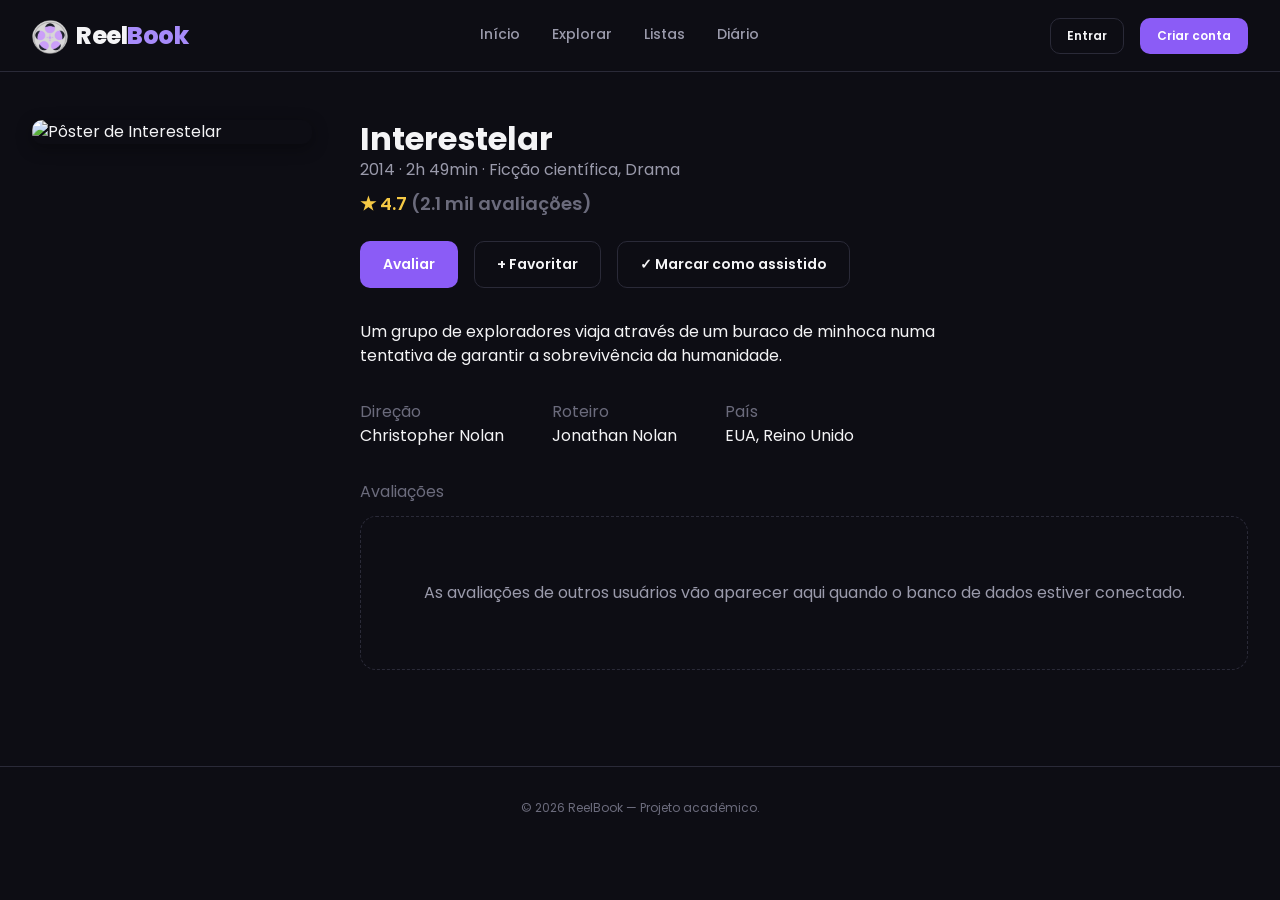
==== pages/filme.html @ 08f6bfd5 "feat: layout das telas de explorar e detalhes do filme" ====
<!DOCTYPE html>
<html lang="pt-BR">
<head>
  <meta charset="UTF-8" />
  <meta name="viewport" content="width=device-width, initial-scale=1.0" />
  <title>ReelBook — Detalhes do filme</title>
  <link rel="icon" href="../assets/images/logo-icon.png" />
  <link rel="stylesheet" href="../css/style.css" />
  <link rel="stylesheet" href="../css/components.css" />
</head>
<body data-page="filme" data-basepath="../">

  <header id="app-navbar" class="navbar container"></header>

  <!--
    João aqui tá com um filme fixo só pra mostrar como fica o
    layout. Falta:
      - pegar o id do filme pela URL (dá pra usar URLSearchParams)
      - buscar os dados de verdade na API do TMDb (sinopse, elenco, direção...)
      - as avaliações de usuário vêm do banco de dados do projeto, não da API
    os botões "Avaliar", "Favoritar" e "Marcar como assistido" tb não
    fazem nada ainda, isso é junto com favoritos/diário
  -->
  <main class="container section movie-detail">
    <div class="movie-detail__poster">
      <img src="https://placehold.co/400x600/1e1e2a/a78bfa?font=poppins&text=Interestelar" alt="Pôster de Interestelar" />
    </div>

    <div class="movie-detail__info">
      <h1>Interestelar</h1>
      <p class="text-muted">2014 · 2h 49min · Ficção científica, Drama</p>
      <p class="movie-card__rating" style="font-size: var(--fs-md); margin-top: 8px;">★ 4.7 <span class="text-faint">(2.1 mil avaliações)</span></p>

      <div class="toolbar" style="margin-top: var(--space-5);">
        <button class="btn btn--primary" disabled>Avaliar</button>
        <button class="btn btn--outline" disabled>+ Favoritar</button>
        <button class="btn btn--outline" disabled>✓ Marcar como assistido</button>
      </div>

      <p style="margin-top: var(--space-6); max-width: 60ch;">
        Um grupo de exploradores viaja através de um buraco de minhoca numa
        tentativa de garantir a sobrevivência da humanidade.
      </p>

      <div class="movie-detail__meta" style="margin-top: var(--space-6);">
        <div>
          <p class="text-faint">Direção</p>
          <p>Christopher Nolan</p>
        </div>
        <div>
          <p class="text-faint">Roteiro</p>
          <p>Jonathan Nolan</p>
        </div>
        <div>
          <p class="text-faint">País</p>
          <p>EUA, Reino Unido</p>
        </div>
      </div>

      <div style="margin-top: var(--space-6);">
        <p class="text-faint" style="margin-bottom: var(--space-3);">Avaliações</p>
        <div class="empty-state">
          As avaliações de outros usuários vão aparecer aqui quando o banco de dados estiver conectado.
        </div>
      </div>
    </div>
  </main>

  <footer class="footer container">
    <p class="text-faint">© 2026 ReelBook — Projeto acadêmico.</p>
  </footer>

  <script src="../js/components.js"></script>
  <script src="../js/main.js"></script>
</body>
</html>
---- css/style.css ----
/* style css base */

@import url('https://fonts.googleapis.com/css2?family=Poppins:wght@400;500;600;700;800&display=swap');

:root {
  /* cores de fundo */
  --color-bg: #0d0d14;              /* fundo geral */
  --color-bg-elevated: #16161f;     /* cards, navbar, inputs */
  --color-bg-elevated-2: #1e1e2a;   /* hover e "elevated" */
  --color-border: #2a2a38;

  
  --color-primary: #8b5cf6;         /* roxo principal (botões, links ativos) */
  --color-primary-hover: #7c3aed;
  --color-primary-light: #a78bfa;   /* roxo claro (headline, destaques) */

  /* tons de texto */
  --color-text: #f4f4f6;
  --color-text-muted: #9a9aab;
  --color-text-faint: #6b6b7c;

  /* cor de estrelinha de nota, erro e sucesso */
  --color-star: #f5c945;
  --color-danger: #ef4444;
  --color-success: #22c55e;

  /* fonte */
  --font-base: 'Poppins', sans-serif;
  --fs-xs: 0.75rem;
  --fs-sm: 0.875rem;
  --fs-base: 1rem;
  --fs-md: 1.125rem;
  --fs-lg: 1.5rem;
  --fs-xl: 2rem;
  --fs-2xl: 2.75rem;

  /* espaçamento, tudo múltiplo de 4px */
  --space-1: 4px;
  --space-2: 8px;
  --space-3: 12px;
  --space-4: 16px;
  --space-5: 24px;
  --space-6: 32px;
  --space-7: 48px;
  --space-8: 64px;

  /* bordas arredondadas e sombra */
  --radius-sm: 6px;
  --radius-md: 10px;
  --radius-lg: 16px;
  --radius-full: 999px;
  --shadow-card: 0 4px 16px rgba(0, 0, 0, 0.35);

  /* largura máxima da página e altura da navbar */
  --max-width: 1280px;
  --nav-height: 72px;
}

/* tira as margem/padding padrão */
*,
*::before,
*::after {
  box-sizing: border-box;
  margin: 0;
  padding: 0;
}

html {
  scroll-behavior: smooth;
}

body {
  font-family: var(--font-base);
  background-color: var(--color-bg);
  color: var(--color-text);
  line-height: 1.5;
  -webkit-font-smoothing: antialiased;
  min-height: 100vh;
}

img {
  max-width: 100%;
  display: block;
}

a {
  color: inherit;
  text-decoration: none;
}

button,
input,
select,
textarea {
  font-family: inherit;
  font-size: inherit;
  color: inherit;
}

ul {
  list-style: none;
}

/* isso aqui é pra quem navega pelo teclado conseguir ver o que tá selecionado, não tira */
a:focus-visible,
button:focus-visible,
input:focus-visible {
  outline: 2px solid var(--color-primary-light);
  outline-offset: 2px;
}

@media (prefers-reduced-motion: reduce) {
  *, *::before, *::after {
    animation-duration: 0.01ms !important;
    transition-duration: 0.01ms !important;
  }
}


h1, h2, h3, h4 {
  font-weight: 700;
  line-height: 1.2;
}

.text-muted { color: var(--color-text-muted); }
.text-faint { color: var(--color-text-faint); }

/* container padrão que centraliza o conteúdo*/
.container {
  max-width: var(--max-width);
  margin-inline: auto;
  padding-inline: var(--space-6);
}

.section {
  padding-block: var(--space-7);
}

.section__header {
  display: flex;
  align-items: baseline;
  justify-content: space-between;
  margin-bottom: var(--space-5);
}

.section__header a {
  font-size: var(--fs-sm);
  color: var(--color-text-muted);
}

.section__header a:hover { color: var(--color-primary-light); }

@media (max-width: 640px) {
  .container { padding-inline: var(--space-4); }
}
---- css/components.css ----
/* components.css */

/* logo (ícone + "ReelBook"), fica sempre no canto superior
   esquerdo da navbar */
.logo {
  display: flex;
  align-items: center;
  gap: var(--space-2);
}

.logo img {
  width: 36px;
  height: 36px;
}

.logo__text {
  font-size: var(--fs-lg);
  font-weight: 800;
  letter-spacing: -0.02em;
}

.logo__reel { color: var(--color-text); }
.logo__book { color: var(--color-primary-light); }

/* navbar — o html é gerado pelo JS (renderNavbar, em
   components.js), então só existe UM lugar pra mudar o menu e
   já reflete em todas as páginas de uma vez */
.navbar {
  height: var(--nav-height);
  display: flex;
  align-items: center;
  justify-content: space-between;
  gap: var(--space-5);
  border-bottom: 1px solid var(--color-border);
  position: sticky;
  top: 0;
  background-color: var(--color-bg);
  z-index: 50;
}

.navbar__links {
  display: flex;
  align-items: center;
  gap: var(--space-6);
}

.navbar__links a {
  font-size: var(--fs-sm);
  font-weight: 500;
  color: var(--color-text-muted);
  padding-block: var(--space-2);
  border-bottom: 2px solid transparent;
  transition: color 0.15s ease, border-color 0.15s ease;
}

.navbar__links a:hover,
.navbar__links a.is-active {
  color: var(--color-text);
  border-bottom-color: var(--color-primary);
}

.navbar__actions {
  display: flex;
  align-items: center;
  gap: var(--space-4);
}

.icon-btn {
  width: 40px;
  height: 40px;
  border-radius: var(--radius-full);
  border: none;
  background: transparent;
  color: var(--color-text-muted);
  display: grid;
  place-items: center;
  cursor: pointer;
  transition: background-color 0.15s ease, color 0.15s ease;
}

.icon-btn:hover {
  background-color: var(--color-bg-elevated);
  color: var(--color-text);
}

.avatar {
  width: 38px;
  height: 38px;
  border-radius: var(--radius-full);
  object-fit: cover;
  border: 2px solid var(--color-border);
}

/* botões */
.btn {
  display: inline-flex;
  align-items: center;
  justify-content: center;
  gap: var(--space-2);
  padding: 12px 22px;
  border-radius: var(--radius-md);
  border: 1px solid transparent;
  font-size: var(--fs-sm);
  font-weight: 600;
  cursor: pointer;
  transition: transform 0.1s ease, background-color 0.15s ease, border-color 0.15s ease;
  white-space: nowrap;
}

.btn:active { transform: scale(0.98); }

.btn--primary {
  background-color: var(--color-primary);
  color: #fff;
}
.btn--primary:hover { background-color: var(--color-primary-hover); }

.btn--outline {
  background-color: transparent;
  border-color: var(--color-border);
  color: var(--color-text);
}
.btn--outline:hover { border-color: var(--color-text-muted); }

.btn--sm { padding: 8px 16px; font-size: var(--fs-xs); }
.btn--full { width: 100%; }

/* card de filme + grid — usado na home */
.movie-grid {
  display: grid;
  grid-template-columns: repeat(auto-fill, minmax(150px, 1fr));
  gap: var(--space-5);
}

.movie-card {
  position: relative;
  border-radius: var(--radius-md);
  overflow: hidden;
  background-color: var(--color-bg-elevated);
  cursor: pointer;
  transition: transform 0.15s ease, box-shadow 0.15s ease;
}

.movie-card:hover {
  transform: translateY(-4px);
  box-shadow: var(--shadow-card);
}

.movie-card__poster {
  width: 100%;
  aspect-ratio: 2 / 3;
  object-fit: cover;
  background-color: var(--color-bg-elevated-2);
}

.movie-card__info {
  padding: var(--space-3);
}

.movie-card__title {
  font-size: var(--fs-sm);
  font-weight: 600;
  white-space: nowrap;
  overflow: hidden;
  text-overflow: ellipsis;
}

.movie-card__meta {
  display: flex;
  align-items: center;
  justify-content: space-between;
  margin-top: var(--space-1);
  font-size: var(--fs-xs);
  color: var(--color-text-muted);
}

.movie-card__rating {
  display: flex;
  align-items: center;
  gap: 4px;
  color: var(--color-star);
  font-weight: 600;
}

/* css base de formulário, vai servir pro login/cadastro
   quando alguém fizer, e pra filtro também */
.field {
  display: flex;
  flex-direction: column;
  gap: var(--space-2);
}

.field label {
  font-size: var(--fs-sm);
  color: var(--color-text-muted);
}

.field input,
.field select {
  background-color: var(--color-bg-elevated);
  border: 1px solid var(--color-border);
  border-radius: var(--radius-sm);
  padding: 10px 14px;
  color: var(--color-text);
}

.field input:focus,
.field select:focus {
  border-color: var(--color-primary);
}

/* barra de busca + filtros, usada no Explorar por enquanto */
.toolbar {
  display: flex;
  gap: var(--space-4);
  align-items: center;
  flex-wrap: wrap;
  margin-top: var(--space-5);
}

.search-input {
  flex: 1;
  min-width: 240px;
  background-color: var(--color-bg-elevated);
  border: 1px solid var(--color-border);
  border-radius: var(--radius-md);
  padding: 12px 16px;
  color: var(--color-text);
}

.search-input:focus { border-color: var(--color-primary); }

.toolbar__filters {
  display: flex;
  gap: var(--space-3);
  flex-wrap: wrap;
}

.toolbar__filters select {
  background-color: var(--color-bg-elevated);
  border: 1px solid var(--color-border);
  border-radius: var(--radius-sm);
  padding: 10px 14px;
  color: var(--color-text-muted);
}

/* pra quando não tem nada pra mostrar ainda (tela vazia) */
.empty-state {
  text-align: center;
  padding: var(--space-8) var(--space-4);
  border: 1px dashed var(--color-border);
  border-radius: var(--radius-lg);
  color: var(--color-text-muted);
}

.badge {
  display: inline-block;
  padding: 4px 10px;
  border-radius: var(--radius-full);
  background-color: var(--color-bg-elevated-2);
  color: var(--color-text-muted);
  font-size: var(--fs-xs);
  font-weight: 600;
}

/* layout da página de detalhes do filme */
.movie-detail {
  display: grid;
  grid-template-columns: 280px 1fr;
  gap: var(--space-7);
}

.movie-detail__poster img {
  border-radius: var(--radius-md);
  box-shadow: var(--shadow-card);
}

.movie-detail__meta {
  display: flex;
  gap: var(--space-7);
  flex-wrap: wrap;
}

@media (max-width: 720px) {
  .movie-detail { grid-template-columns: 1fr; }
  .movie-detail__poster { max-width: 220px; }
}

/* card de lista, usado em "Minhas listas" */
.lista-collection {
  display: flex;
  flex-direction: column;
  gap: var(--space-4);
  margin-top: var(--space-6);
}

.lista-card {
  display: flex;
  align-items: center;
  justify-content: space-between;
  padding: var(--space-4) var(--space-5);
  background-color: var(--color-bg-elevated);
  border-radius: var(--radius-md);
  transition: background-color 0.15s ease;
}

.lista-card:hover { background-color: var(--color-bg-elevated-2); }

.lista-card__nome { font-weight: 600; }

.lista-card__capas {
  display: flex;
}

.lista-card__capas img {
  width: 44px;
  height: 64px;
  object-fit: cover;
  border-radius: var(--radius-sm);
  border: 2px solid var(--color-bg-elevated);
  margin-left: -14px;
}

.lista-card__capas img:first-child { margin-left: 0; }

/* tela do diário */
.diario-lista {
  display: flex;
  flex-direction: column;
  gap: var(--space-4);
  margin-top: var(--space-6);
}

.diario-item {
  display: flex;
  align-items: center;
  gap: var(--space-4);
  padding: var(--space-4);
  background-color: var(--color-bg-elevated);
  border-radius: var(--radius-md);
}

.diario-item__poster {
  width: 56px;
  height: 80px;
  object-fit: cover;
  border-radius: var(--radius-sm);
  flex-shrink: 0;
}

.diario-item__info { flex: 1; }
.diario-item__titulo { font-weight: 600; }

/* tela de perfil */
.perfil-header {
  display: flex;
  align-items: center;
  gap: var(--space-6);
}

.perfil-header__avatar {
  width: 96px;
  height: 96px;
  border-radius: var(--radius-full);
  object-fit: cover;
  border: 3px solid var(--color-border);
}

.perfil-stats {
  display: flex;
  gap: var(--space-7);
  margin-top: var(--space-6);
  padding-block: var(--space-5);
  border-block: 1px solid var(--color-border);
}

.perfil-stats div {
  display: flex;
  flex-direction: column;
  gap: 2px;
}

.perfil-stats strong { font-size: var(--fs-lg); }

.perfil-tabs {
  display: flex;
  gap: var(--space-6);
  margin-top: var(--space-6);
}

.perfil-tabs a {
  font-size: var(--fs-sm);
  font-weight: 500;
  color: var(--color-text-muted);
  padding-bottom: var(--space-2);
  border-bottom: 2px solid transparent;
}

.perfil-tabs a.is-active,
.perfil-tabs a:hover {
  color: var(--color-text);
  border-bottom-color: var(--color-primary);
}

/* aviso de "precisa estar logado", aparece no lugar do
   conteúdo quando ninguém "logou" ainda ( main.js) */
.auth-gate {
  max-width: 480px;
  margin: var(--space-8) auto;
  text-align: center;
  padding: var(--space-7) var(--space-5);
  border: 1px dashed var(--color-border);
  border-radius: var(--radius-lg);
}

.auth-gate__icon {
  width: 56px;
  height: 56px;
  margin: 0 auto var(--space-5);
}

.auth-gate h2 {
  font-size: var(--fs-md);
  margin-bottom: var(--space-2);
}

/* rodapé */
.footer {
  padding-block: var(--space-6);
  border-top: 1px solid var(--color-border);
  margin-top: var(--space-7);
  text-align: center;
  font-size: var(--fs-xs);
}
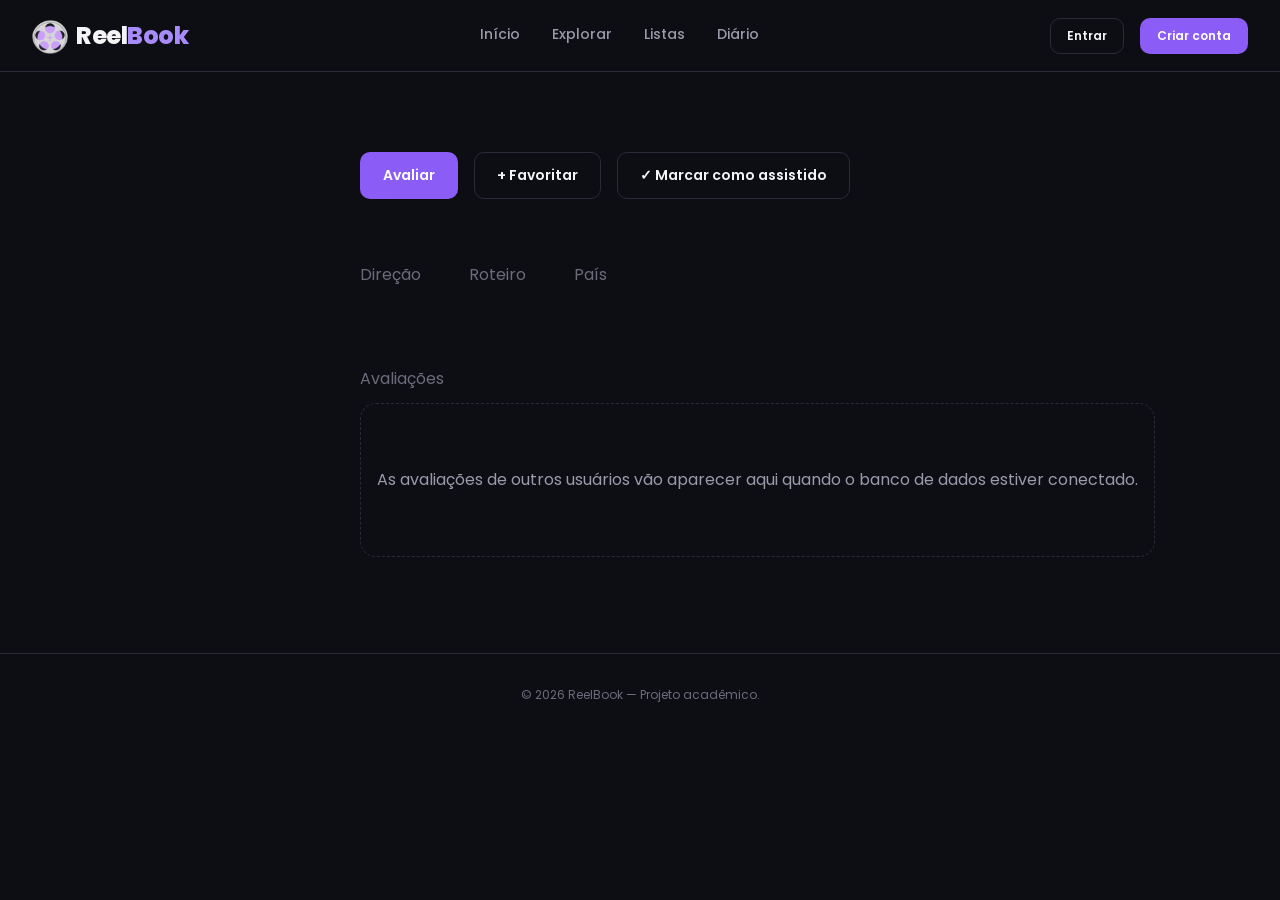
==== commit 82f97e23: "Implementa detalhes dos filmes e criação de listas" ====
--- a/pages/filme.html
+++ b/pages/filme.html
@@ -23,39 +23,39 @@
   -->
   <main class="container section movie-detail">
     <div class="movie-detail__poster">
-      <img src="https://placehold.co/400x600/1e1e2a/a78bfa?font=poppins&text=Interestelar" alt="Pôster de Interestelar" />
+      <img id="filme-poster" src="" alt="" />
     </div>
 
     <div class="movie-detail__info">
-      <h1>Interestelar</h1>
-      <p class="text-muted">2014 · 2h 49min · Ficção científica, Drama</p>
-      <p class="movie-card__rating" style="font-size: var(--fs-md); margin-top: 8px;">★ 4.7 <span class="text-faint">(2.1 mil avaliações)</span></p>
+      <h1 id="filme-titulo"></h1>
+      <p id="filme-info" class="text-muted"></p>
+      <p id="filme-nota" class="movie-card__rating" style="font-size: var(--fs-md); margin-top: 8px;"></p>
 
       <div class="toolbar" style="margin-top: var(--space-5);">
-        <button class="btn btn--primary" disabled>Avaliar</button>
-        <button class="btn btn--outline" disabled>+ Favoritar</button>
-        <button class="btn btn--outline" disabled>✓ Marcar como assistido</button>
+      <button class="btn btn--primary" disabled>Avaliar</button>
+      <button class="btn btn--outline" disabled>+ Favoritar</button>
+      <button class="btn btn--outline" disabled>✓ Marcar como assistido</button>
       </div>
 
-      <p style="margin-top: var(--space-6); max-width: 60ch;">
-        Um grupo de exploradores viaja através de um buraco de minhoca numa
-        tentativa de garantir a sobrevivência da humanidade.
-      </p>
+      <p id="filme-sinopse" style="margin-top: var(--space-6); max-width: 60ch;"></p>
+
+      <div class="movie-detail__meta" style="margin-top: var(--space-6);">
 
       <div class="movie-detail__meta" style="margin-top: var(--space-6);">
         <div>
           <p class="text-faint">Direção</p>
-          <p>Christopher Nolan</p>
+          <p id="filme-diretor"></p>
         </div>
+
         <div>
           <p class="text-faint">Roteiro</p>
-          <p>Jonathan Nolan</p>
+          <p id="filme-roteiro"></p>
         </div>
+
         <div>
           <p class="text-faint">País</p>
-          <p>EUA, Reino Unido</p>
+          <p id="filme-pais"></p>
         </div>
-      </div>
 
       <div style="margin-top: var(--space-6);">
         <p class="text-faint" style="margin-bottom: var(--space-3);">Avaliações</p>
@@ -72,5 +72,6 @@
 
   <script src="../js/components.js"></script>
   <script src="../js/main.js"></script>
+  <script src="../js/filme.js"></script>
 </body>
 </html>
